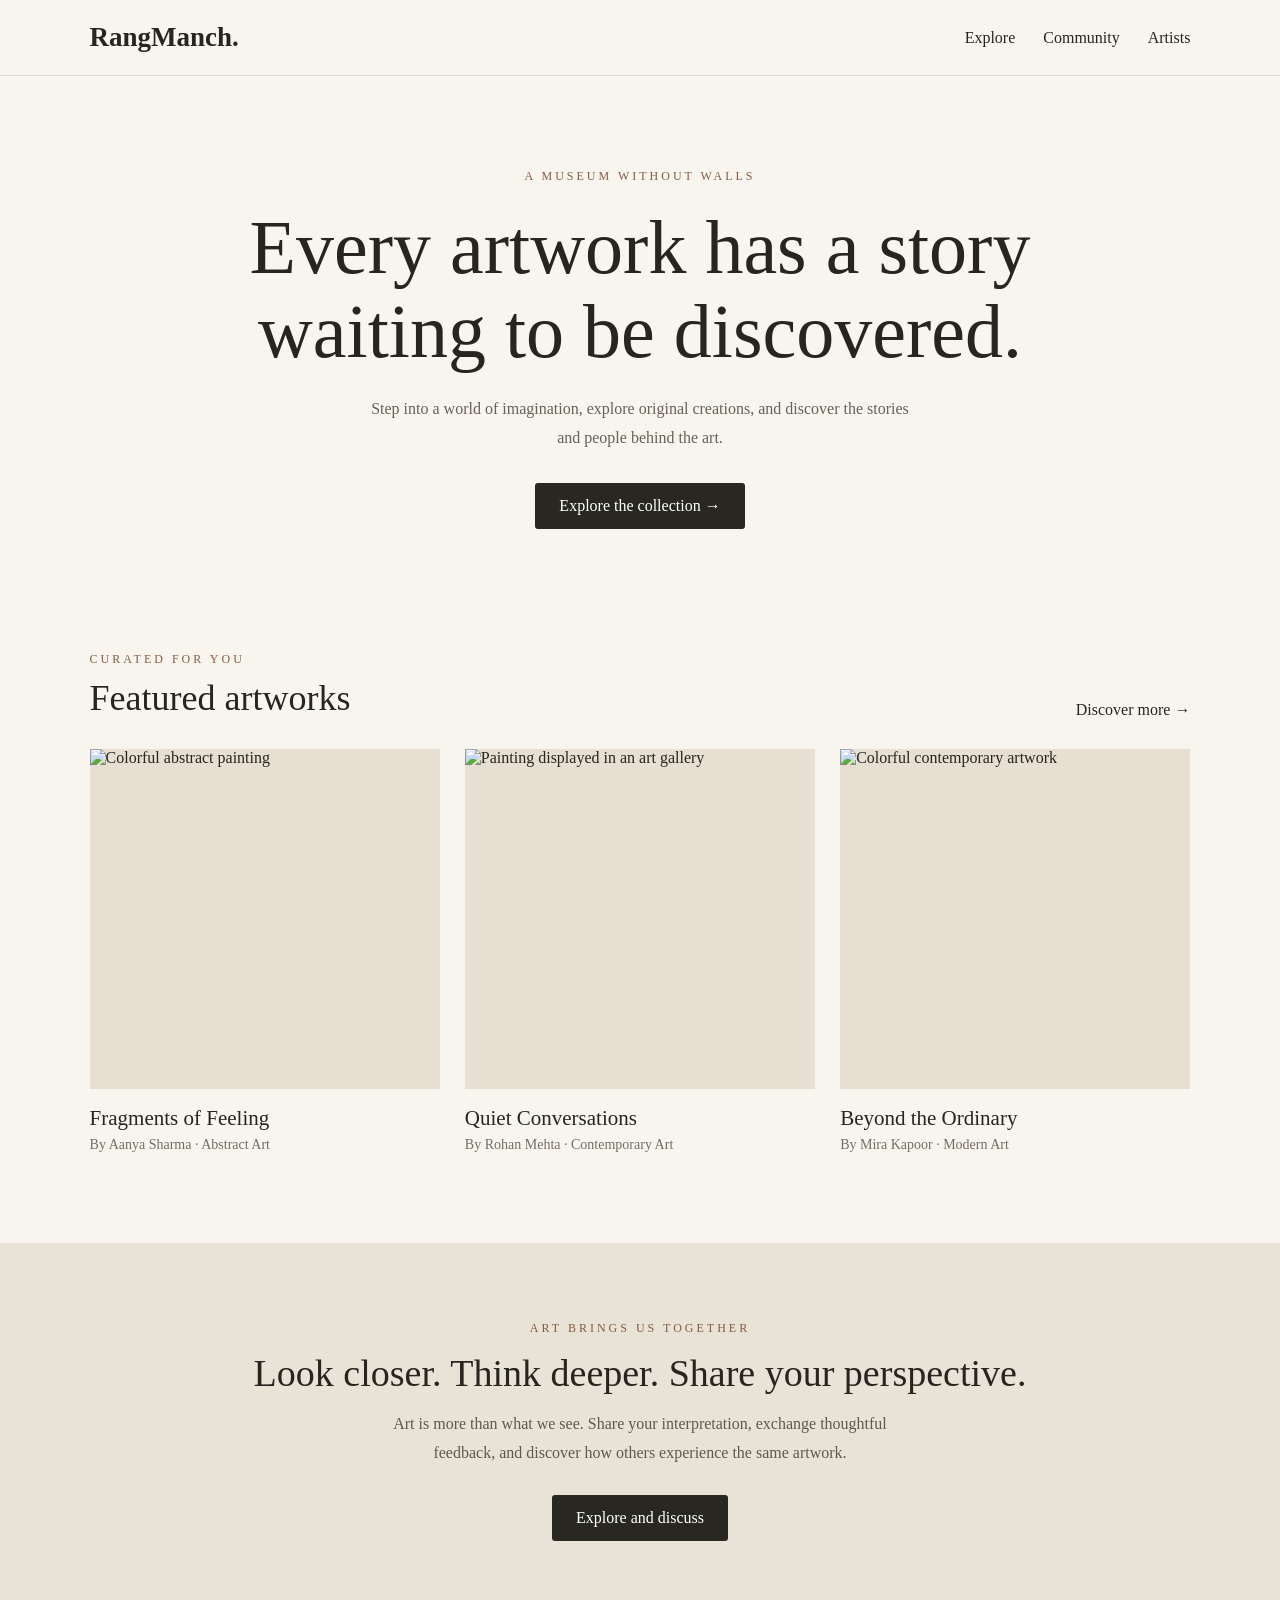
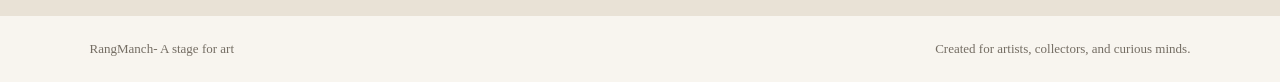
==== index.html @ e07ffa0d "Homepage for art site" ====
<!DOCTYPE html>
<html lang="en">
<head>
    <meta charset="UTF-8">
    <meta name="viewport" content="width=device-width, initial-scale=1.0">

    <title>RangManch- A stage for Art</title>

    <style>
        /* 1. Basic page styling */
        * {
            box-sizing: border-box;
        }

        body {
            margin: 0;
            font-family: Georgia, "Times New Roman", serif;
            background: #f8f5ef;
            color: #26251f;
        }

        a {
            color: inherit;
            text-decoration: none;
        }

        /* 2. Navigation bar */
        nav {
            display: flex;
            justify-content: space-between;
            align-items: center;
            padding: 22px 7%;
            border-bottom: 1px solid #ded9cf;
        }

        .logo {
            font-size: 27px;
            font-weight: bold;
        }

        .nav-links {
            display: flex;
            gap: 28px;
            align-items: center;
        }

        .nav-links a:hover {
            color: #9a4f32;
        }

        /* 3. Hero section */
        .hero {
            padding: 90px 7% 75px;
            text-align: center;
        }

        .eyebrow {
            text-transform: uppercase;
            letter-spacing: 3px;
            font-size: 12px;
            color: #865b43;
        }

        .hero h1 {
            font-size: clamp(42px, 7vw, 76px);
            font-weight: normal;
            line-height: 1.1;
            max-width: 850px;
            margin: 22px auto;
        }

        .hero p {
            max-width: 560px;
            margin: 0 auto 30px;
            line-height: 1.8;
            color: #666057;
        }

        .button {
            display: inline-block;
            background: #292820;
            color: white;
            padding: 14px 24px;
            border-radius: 3px;
        }

        .button:hover {
            background: #8b4b32;
        }

        /* 4. Featured artwork gallery */
        .gallery {
            padding: 45px 7% 90px;
            scroll-margin-top: 20px;
        }

        .section-heading {
            display: flex;
            justify-content: space-between;
            align-items: end;
            gap: 20px;
            margin-bottom: 30px;
        }

        .section-heading h2 {
            font-size: 36px;
            font-weight: normal;
            margin: 10px 0 0;
        }

        .artwork-grid {
            display: grid;
            grid-template-columns: repeat(3, minmax(0, 1fr));
            gap: 25px;
        }

        .artwork img {
            display: block;
            width: 100%;
            height: 340px;
            object-fit: cover;
            background: #e7dfd2;
        }

        .artwork h3 {
            margin: 17px 0 6px;
            font-size: 21px;
            font-weight: normal;
        }

        .artwork p {
            margin: 0;
            color: #746d63;
            font-size: 14px;
        }

        /* 5. Community section */
        .community {
            background: #e9e2d6;
            text-align: center;
            padding: 75px 7%;
            scroll-margin-top: 20px;
        }

        .community h2 {
            font-size: 38px;
            font-weight: normal;
            margin: 15px 0;
        }

        .community p {
            max-width: 550px;
            margin: 0 auto 28px;
            line-height: 1.8;
            color: #5f594f;
        }

        /* 6. Footer */
        footer {
            padding: 25px 7%;
            display: flex;
            justify-content: space-between;
            gap: 15px;
            flex-wrap: wrap;
            font-size: 13px;
            color: #746d63;
        }

        /* 7. Adapt the layout for smaller screens */
        @media (max-width: 700px) {
            nav {
                padding: 18px 5%;
                flex-wrap: wrap;
                gap: 16px;
            }

            .nav-links {
                gap: 14px;
                flex-wrap: wrap;
                font-size: 14px;
            }

            .hero {
                padding: 65px 5%;
            }

            .gallery {
                padding: 35px 5% 60px;
            }

            .artwork-grid {
                grid-template-columns: 1fr;
            }

            .artwork img {
                height: 300px;
            }

            .section-heading h2,
            .community h2 {
                font-size: 30px;
            }
        }
    </style>
</head>

<body>

    <!-- Navigation -->
    <nav>
        <a href="#" class="logo">RangManch.</a>

        <div class="nav-links">
            <a href="#gallery">Explore</a>
            <a href="#community">Community</a>
            <a href="#gallery">Artists</a>
        </div>
    </nav>

    <main>
        <!-- Hero -->
        <section class="hero">
            <span class="eyebrow">A museum without walls</span>

            <h1>Every artwork has a story waiting to be discovered.</h1>

            <p>
                Step into a world of imagination, explore original creations,
                and discover the stories and people behind the art.
            </p>

            <a href="#gallery" class="button">Explore the collection →</a>
        </section>

        <!-- Artwork collection -->
        <section class="gallery" id="gallery">
            <div class="section-heading">
                <div>
                    <span class="eyebrow">Curated for you</span>
                    <h2>Featured artworks</h2>
                </div>

                <a href="#community">Discover more →</a>
            </div>

            <div class="artwork-grid">
                <article class="artwork">
                    <img
                        src="https://images.unsplash.com/photo-1541961017774-22349e4a1262?auto=format&fit=crop&w=800&q=80"
                        alt="Colorful abstract painting"
                    >
                    <h3>Fragments of Feeling</h3>
                    <p>By Aanya Sharma · Abstract Art</p>
                </article>

                <article class="artwork">
                    <img
                        src="https://images.unsplash.com/photo-1579783902614-a3fb3927b6a5?auto=format&fit=crop&w=800&q=80"
                        alt="Painting displayed in an art gallery"
                    >
                    <h3>Quiet Conversations</h3>
                    <p>By Rohan Mehta · Contemporary Art</p>
                </article>

                <article class="artwork">
                    <img
                        src="https://images.unsplash.com/photo-1577083552431-6e5fd01aa342?auto=format&fit=crop&w=800&q=80"
                        alt="Colorful contemporary artwork"
                    >
                    <h3>Beyond the Ordinary</h3>
                    <p>By Mira Kapoor · Modern Art</p>
                </article>
            </div>
        </section>

        <!-- Community -->
        <section class="community" id="community">
            <span class="eyebrow">Art brings us together</span>

            <h2>Look closer. Think deeper. Share your perspective.</h2>

            <p>
                Art is more than what we see. Share your interpretation,
                exchange thoughtful feedback, and discover how others
                experience the same artwork.
            </p>

            <a href="#gallery" class="button">Explore and discuss</a>
        </section>
    </main>

    <!-- Footer -->
    <footer>
        <span>RangManch- A stage for art</span>
        <span>Created for artists, collectors, and curious minds.</span>
    </footer>

</body>
</html>
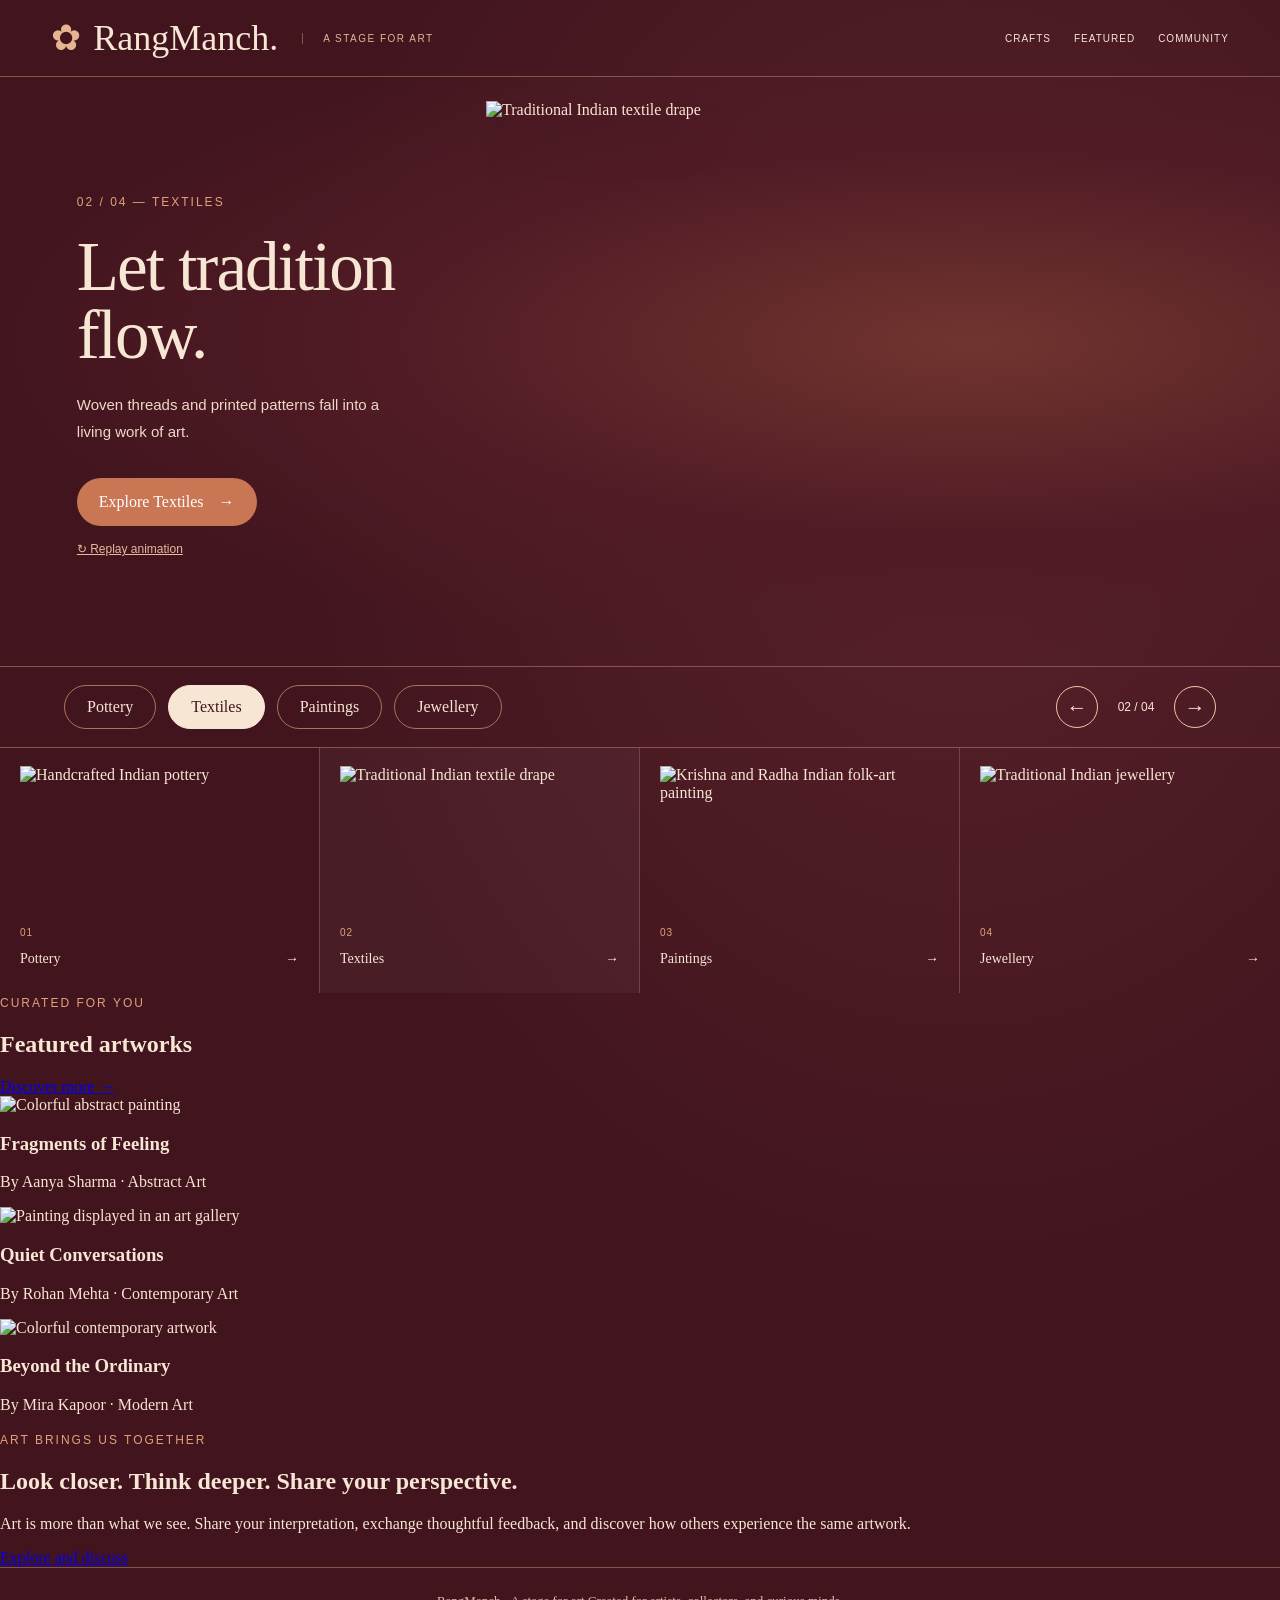
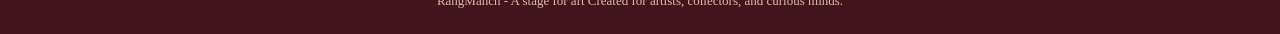
==== commit 75cd1ae0: "Revamp index.html with improved layout and styles Updated the layout and design of the index.html fi" ====
--- a/index.html
+++ b/index.html
@@ -1,300 +1,141 @@
-
 <!DOCTYPE html>
 <html lang="en">
 <head>
-    <meta charset="UTF-8">
-    <meta name="viewport" content="width=device-width, initial-scale=1.0">
-
-    <title>RangManch- A stage for Art</title>
-
-    <style>
-        /* 1. Basic page styling */
-        * {
-            box-sizing: border-box;
-        }
-
-        body {
-            margin: 0;
-            font-family: Georgia, "Times New Roman", serif;
-            background: #f8f5ef;
-            color: #26251f;
-        }
-
-        a {
-            color: inherit;
-            text-decoration: none;
-        }
-
-        /* 2. Navigation bar */
-        nav {
-            display: flex;
-            justify-content: space-between;
-            align-items: center;
-            padding: 22px 7%;
-            border-bottom: 1px solid #ded9cf;
-        }
-
-        .logo {
-            font-size: 27px;
-            font-weight: bold;
-        }
-
-        .nav-links {
-            display: flex;
-            gap: 28px;
-            align-items: center;
-        }
-
-        .nav-links a:hover {
-            color: #9a4f32;
-        }
-
-        /* 3. Hero section */
-        .hero {
-            padding: 90px 7% 75px;
-            text-align: center;
-        }
-
-        .eyebrow {
-            text-transform: uppercase;
-            letter-spacing: 3px;
-            font-size: 12px;
-            color: #865b43;
-        }
-
-        .hero h1 {
-            font-size: clamp(42px, 7vw, 76px);
-            font-weight: normal;
-            line-height: 1.1;
-            max-width: 850px;
-            margin: 22px auto;
-        }
-
-        .hero p {
-            max-width: 560px;
-            margin: 0 auto 30px;
-            line-height: 1.8;
-            color: #666057;
-        }
-
-        .button {
-            display: inline-block;
-            background: #292820;
-            color: white;
-            padding: 14px 24px;
-            border-radius: 3px;
-        }
-
-        .button:hover {
-            background: #8b4b32;
-        }
-
-        /* 4. Featured artwork gallery */
-        .gallery {
-            padding: 45px 7% 90px;
-            scroll-margin-top: 20px;
-        }
-
-        .section-heading {
-            display: flex;
-            justify-content: space-between;
-            align-items: end;
-            gap: 20px;
-            margin-bottom: 30px;
-        }
-
-        .section-heading h2 {
-            font-size: 36px;
-            font-weight: normal;
-            margin: 10px 0 0;
-        }
-
-        .artwork-grid {
-            display: grid;
-            grid-template-columns: repeat(3, minmax(0, 1fr));
-            gap: 25px;
-        }
-
-        .artwork img {
-            display: block;
-            width: 100%;
-            height: 340px;
-            object-fit: cover;
-            background: #e7dfd2;
-        }
-
-        .artwork h3 {
-            margin: 17px 0 6px;
-            font-size: 21px;
-            font-weight: normal;
-        }
-
-        .artwork p {
-            margin: 0;
-            color: #746d63;
-            font-size: 14px;
-        }
-
-        /* 5. Community section */
-        .community {
-            background: #e9e2d6;
-            text-align: center;
-            padding: 75px 7%;
-            scroll-margin-top: 20px;
-        }
-
-        .community h2 {
-            font-size: 38px;
-            font-weight: normal;
-            margin: 15px 0;
-        }
-
-        .community p {
-            max-width: 550px;
-            margin: 0 auto 28px;
-            line-height: 1.8;
-            color: #5f594f;
-        }
-
-        /* 6. Footer */
-        footer {
-            padding: 25px 7%;
-            display: flex;
-            justify-content: space-between;
-            gap: 15px;
-            flex-wrap: wrap;
-            font-size: 13px;
-            color: #746d63;
-        }
-
-        /* 7. Adapt the layout for smaller screens */
-        @media (max-width: 700px) {
-            nav {
-                padding: 18px 5%;
-                flex-wrap: wrap;
-                gap: 16px;
-            }
-
-            .nav-links {
-                gap: 14px;
-                flex-wrap: wrap;
-                font-size: 14px;
-            }
-
-            .hero {
-                padding: 65px 5%;
-            }
-
-            .gallery {
-                padding: 35px 5% 60px;
-            }
-
-            .artwork-grid {
-                grid-template-columns: 1fr;
-            }
-
-            .artwork img {
-                height: 300px;
-            }
-
-            .section-heading h2,
-            .community h2 {
-                font-size: 30px;
-            }
-        }
-    </style>
+  <meta charset="UTF-8">
+  <meta name="viewport" content="width=device-width, initial-scale=1.0">
+  <title>RangManch - A stage for Art</title>
+  <link rel="stylesheet" href="style.css">
 </head>
 
 <body>
+  <div class="hastkala">
 
-    <!-- Navigation -->
-    <nav>
-        <a href="#" class="logo">RangManch.</a>
+    <!-- Header -->
+    <header class="site-header">
+      <a href="#" class="brand"><span class="flower">✿</span> RangManch.</a>
+      <span class="tagline">A STAGE FOR ART</span>
 
-        <div class="nav-links">
-            <a href="#gallery">Explore</a>
-            <a href="#community">Community</a>
-            <a href="#gallery">Artists</a>
-        </div>
-    </nav>
+      <nav class="main-nav" aria-label="Main navigation">
+        <a href="#crafts">Crafts</a>
+        <a href="#gallery">Featured</a>
+        <a href="#community">Community</a>
+      </nav>
+    </header>
 
     <main>
-        <!-- Hero -->
-        <section class="hero">
-            <span class="eyebrow">A museum without walls</span>
+      <!-- Hero: changes with the selected craft -->
+      <section class="hero">
+        <div class="hero-copy">
+          <span class="eyebrow" id="eyebrow">02 / 04 — TEXTILES</span>
+          <h1 id="heading">Let tradition<br>flow.</h1>
+          <p class="description" id="description">
+            Woven threads and printed patterns fall into a living work of art.
+          </p>
+          <button class="explore-button" id="explore" type="button">
+            Explore Textiles <span aria-hidden="true">→</span>
+          </button>
+          <button class="replay-button" id="replay" type="button">↻ Replay animation</button>
+        </div>
 
-            <h1>Every artwork has a story waiting to be discovered.</h1>
+        <div class="artwork textile" id="artwork">
+          <img id="hero-image" src="images/textiles.jpg" alt="Traditional Indian textile drape">
+        </div>
+      </section>
 
-            <p>
-                Step into a world of imagination, explore original creations,
-                and discover the stories and people behind the art.
-            </p>
+      <!-- Category selector -->
+      <div class="craft-navigation">
+        <div class="craft-tabs">
+          <button class="craft-tab" data-index="0" aria-pressed="false" type="button">Pottery</button>
+          <button class="craft-tab active" data-index="1" aria-pressed="true" type="button">Textiles</button>
+          <button class="craft-tab" data-index="2" aria-pressed="false" type="button">Paintings</button>
+          <button class="craft-tab" data-index="3" aria-pressed="false" type="button">Jewellery</button>
+        </div>
 
-            <a href="#gallery" class="button">Explore the collection →</a>
-        </section>
+        <div class="slide-controls">
+          <button class="arrow" id="previous" type="button" aria-label="Previous craft">←</button>
+          <span id="slide-count">02 / 04</span>
+          <button class="arrow" id="next" type="button" aria-label="Next craft">→</button>
+        </div>
+      </div>
 
-        <!-- Artwork collection -->
-        <section class="gallery" id="gallery">
-            <div class="section-heading">
-                <div>
-                    <span class="eyebrow">Curated for you</span>
-                    <h2>Featured artworks</h2>
-                </div>
+      <!-- Craft gallery -->
+      <section class="craft-gallery" id="crafts">
+        <button class="gallery-card" data-index="0" aria-pressed="false" type="button">
+          <div class="thumbnail"><img src="images/pottery.jpg" alt="Handcrafted Indian pottery"></div>
+          <p>01</p>
+          <div class="gallery-caption"><span>Pottery</span><span aria-hidden="true">→</span></div>
+        </button>
 
-                <a href="#community">Discover more →</a>
-            </div>
+        <button class="gallery-card active" data-index="1" aria-pressed="true" type="button">
+          <div class="thumbnail"><img src="images/textiles.jpg" alt="Traditional Indian textile drape"></div>
+          <p>02</p>
+          <div class="gallery-caption"><span>Textiles</span><span aria-hidden="true">→</span></div>
+        </button>
 
-            <div class="artwork-grid">
-                <article class="artwork">
-                    <img
-                        src="https://images.unsplash.com/photo-1541961017774-22349e4a1262?auto=format&fit=crop&w=800&q=80"
-                        alt="Colorful abstract painting"
-                    >
-                    <h3>Fragments of Feeling</h3>
-                    <p>By Aanya Sharma · Abstract Art</p>
-                </article>
+        <button class="gallery-card" data-index="2" aria-pressed="false" type="button">
+          <div class="thumbnail"><img src="images/krishna-radha-folk-art.jpg" alt="Krishna and Radha Indian folk-art painting"></div>
+          <p>03</p>
+          <div class="gallery-caption"><span>Paintings</span><span aria-hidden="true">→</span></div>
+        </button>
 
-                <article class="artwork">
-                    <img
-                        src="https://images.unsplash.com/photo-1579783902614-a3fb3927b6a5?auto=format&fit=crop&w=800&q=80"
-                        alt="Painting displayed in an art gallery"
-                    >
-                    <h3>Quiet Conversations</h3>
-                    <p>By Rohan Mehta · Contemporary Art</p>
-                </article>
+        <button class="gallery-card" data-index="3" aria-pressed="false" type="button">
+          <div class="thumbnail"><img src="images/jewellery.jpg" alt="Traditional Indian jewellery"></div>
+          <p>04</p>
+          <div class="gallery-caption"><span>Jewellery</span><span aria-hidden="true">→</span></div>
+        </button>
+      </section>
 
-                <article class="artwork">
-                    <img
-                        src="https://images.unsplash.com/photo-1577083552431-6e5fd01aa342?auto=format&fit=crop&w=800&q=80"
-                        alt="Colorful contemporary artwork"
-                    >
-                    <h3>Beyond the Ordinary</h3>
-                    <p>By Mira Kapoor · Modern Art</p>
-                </article>
-            </div>
-        </section>
+      <!-- Featured artworks -->
+      <section class="featured" id="gallery">
+        <div class="section-heading">
+          <div>
+            <span class="eyebrow">CURATED FOR YOU</span>
+            <h2>Featured artworks</h2>
+          </div>
+          <a href="#community">Discover more →</a>
+        </div>
 
-        <!-- Community -->
-        <section class="community" id="community">
-            <span class="eyebrow">Art brings us together</span>
+        <div class="piece-grid">
+          <article class="piece">
+            <img src="https://images.unsplash.com/photo-1541961017774-22349e4a1262?auto=format&fit=crop&w=800&q=80" alt="Colorful abstract painting">
+            <h3>Fragments of Feeling</h3>
+            <p>By Aanya Sharma · Abstract Art</p>
+          </article>
 
-            <h2>Look closer. Think deeper. Share your perspective.</h2>
+          <article class="piece">
+            <img src="https://images.unsplash.com/photo-1579783902614-a3fb3927b6a5?auto=format&fit=crop&w=800&q=80" alt="Painting displayed in an art gallery">
+            <h3>Quiet Conversations</h3>
+            <p>By Rohan Mehta · Contemporary Art</p>
+          </article>
 
-            <p>
-                Art is more than what we see. Share your interpretation,
-                exchange thoughtful feedback, and discover how others
-                experience the same artwork.
-            </p>
+          <article class="piece">
+            <img src="https://images.unsplash.com/photo-1577083552431-6e5fd01aa342?auto=format&fit=crop&w=800&q=80" alt="Colorful contemporary artwork">
+            <h3>Beyond the Ordinary</h3>
+            <p>By Mira Kapoor · Modern Art</p>
+          </article>
+        </div>
+      </section>
 
-            <a href="#gallery" class="button">Explore and discuss</a>
-        </section>
+      <!-- Community -->
+      <section class="community" id="community">
+        <span class="eyebrow">ART BRINGS US TOGETHER</span>
+        <h2>Look closer. Think deeper. Share your perspective.</h2>
+        <p>
+          Art is more than what we see. Share your interpretation,
+          exchange thoughtful feedback, and discover how others
+          experience the same artwork.
+        </p>
+        <a href="#gallery" class="cta-button">Explore and discuss</a>
+      </section>
     </main>
 
-    <!-- Footer -->
     <footer>
-        <span>RangManch- A stage for art</span>
-        <span>Created for artists, collectors, and curious minds.</span>
+      <span>RangManch - A stage for art</span>
+      <span>Created for artists, collectors, and curious minds.</span>
     </footer>
+  </div>
 
+  <script src="body.js"></script>
 </body>
 </html>
+
--- a/style.css
+++ b/style.css
@@ -0,0 +1,594 @@
+
+:root {
+  --maroon: #42151e;
+  --maroon-dark: #310d15;
+  --cream: #f7e6d4;
+  --copper: #c97654;
+  --border: #885349;
+}
+
+* {
+  box-sizing: border-box;
+}
+
+html {
+  scroll-behavior: smooth;
+}
+
+body {
+  margin: 0;
+  background: var(--maroon);
+  color: var(--cream);
+  font-family: Georgia, "Times New Roman", serif;
+}
+
+button,
+a {
+  -webkit-tap-highlight-color: transparent;
+}
+
+button {
+  font: inherit;
+  cursor: pointer;
+}
+
+button:focus-visible,
+a:focus-visible {
+  outline: 2px solid #f5c9a8;
+  outline-offset: 4px;
+}
+
+.hastkala {
+  min-height: 100vh;
+  overflow: hidden;
+  background:
+    radial-gradient(ellipse at 75% 28%, #58212a 0%, transparent 50%),
+    var(--maroon);
+}
+
+/* HEADER */
+
+.site-header {
+  display: flex;
+  align-items: center;
+  gap: 24px;
+  padding: 17px 4%;
+  border-bottom: 1px solid var(--border);
+}
+
+.brand {
+  display: flex;
+  align-items: center;
+  gap: 12px;
+  color: var(--cream);
+  text-decoration: none;
+  font-size: clamp(25px, 3vw, 36px);
+  white-space: nowrap;
+}
+
+.flower {
+  color: #e5b493;
+}
+
+.tagline {
+  padding-left: 20px;
+  border-left: 1px solid var(--border);
+  color: #e5b493;
+  font: 10px Arial, sans-serif;
+  letter-spacing: 1.5px;
+}
+
+.main-nav {
+  display: flex;
+  gap: 23px;
+  margin-left: auto;
+}
+
+.main-nav a {
+  color: var(--cream);
+  font: 10px Arial, sans-serif;
+  text-decoration: none;
+  text-transform: uppercase;
+  letter-spacing: 1px;
+}
+
+.main-nav a:hover {
+  color: #e5a17c;
+}
+
+/* HERO SECTION */
+
+.hero {
+  position: relative;
+  isolation: isolate;
+  display: flex;
+  align-items: center;
+  min-height: min(590px, 66vw);
+  overflow: hidden;
+  border-bottom: 1px solid var(--border);
+  background:
+    radial-gradient(
+      ellipse at 76% 45%,
+      #71352f 0%,
+      #501b25 43%,
+      transparent 72%
+    );
+}
+
+.hero-copy {
+  position: relative;
+  z-index: 2;
+  width: 45%;
+  padding: 60px 0 55px 6%;
+  animation: copy-in 0.45s ease both;
+}
+
+@keyframes copy-in {
+  from {
+    opacity: 0;
+    transform: translateY(12px);
+  }
+
+  to {
+    opacity: 1;
+    transform: translateY(0);
+  }
+}
+
+.eyebrow {
+  color: #e2a17c;
+  font: 12px Arial, sans-serif;
+  letter-spacing: 2px;
+}
+
+.hero h1 {
+  margin: 23px 0;
+  font-size: clamp(42px, 5.4vw, 78px);
+  line-height: 0.98;
+  letter-spacing: -2px;
+  font-weight: normal;
+}
+
+.description {
+  max-width: 330px;
+  color: #f0d8c8;
+  font: 15px/1.8 Arial, sans-serif;
+}
+
+.explore-button {
+  display: inline-flex;
+  align-items: center;
+  gap: 15px;
+  margin-top: 18px;
+  padding: 15px 22px;
+  border: 0;
+  border-radius: 30px;
+  background: var(--copper);
+  color: white;
+  transition: background 0.2s, transform 0.2s;
+}
+
+.explore-button:hover {
+  background: #db8b68;
+  transform: translateY(-2px);
+}
+
+.replay-button {
+  display: block;
+  margin-top: 16px;
+  padding: 0;
+  border: 0;
+  background: transparent;
+  color: #e8b99c;
+  font: 12px Arial, sans-serif;
+  text-decoration: underline;
+}
+
+/* ARTWORK */
+
+.artwork {
+  position: absolute;
+  z-index: 1;
+  top: 4%;
+  right: 3%;
+  display: flex;
+  align-items: center;
+  justify-content: center;
+  width: 59%;
+  height: 92%;
+}
+
+.artwork img {
+  display: block;
+  width: 100%;
+  height: 100%;
+  object-fit: contain;
+  filter: drop-shadow(0 20px 24px #18070a55);
+}
+
+/* TEXTILE: FALLING DRAPE */
+
+.artwork.textile {
+  overflow: hidden;
+  perspective: 1000px;
+}
+
+.artwork.textile img {
+  transform-origin: top center;
+  animation: drape-fall 1.9s cubic-bezier(.2, .75, .25, 1) both;
+}
+
+@keyframes drape-fall {
+  0% {
+    clip-path: inset(0 0 100% 0);
+    transform: translateY(-18%) scaleY(.82);
+    opacity: 0;
+  }
+
+  38% {
+    clip-path: inset(0 0 53% 0);
+    transform: translateY(-5%) scaleY(1.04);
+    opacity: 1;
+  }
+
+  68% {
+    clip-path: inset(0 0 12% 0);
+    transform: translateY(2%) scaleY(.98);
+  }
+
+  84% {
+    clip-path: inset(0);
+    transform: translateY(-1%) scaleY(1.01);
+  }
+
+  100% {
+    clip-path: inset(0);
+    transform: translateY(0) scaleY(1);
+    opacity: 1;
+  }
+}
+
+/* PAINTING: BRUSHSTROKE REVEAL */
+
+.artwork.painting {
+  overflow: hidden;
+}
+
+.artwork.painting img {
+  clip-path: inset(0 100% 0 0);
+  animation: brush-reveal 1.5s ease-out both;
+}
+
+@keyframes brush-reveal {
+  0% {
+    clip-path: inset(0 100% 0 0);
+    transform: translateX(-4%);
+    opacity: 0.6;
+  }
+
+  100% {
+    clip-path: inset(0);
+    transform: translateX(0);
+    opacity: 1;
+  }
+}
+
+/* POTTERY: GENTLE ENTRANCE */
+
+.artwork.pottery img {
+  animation: pottery-in .9s ease both;
+}
+
+@keyframes pottery-in {
+  from {
+    opacity: 0;
+    transform: translateY(28px) scale(.86);
+  }
+
+  to {
+    opacity: 1;
+    transform: translateY(0) scale(1);
+  }
+}
+
+/* JEWELLERY: SCALE AND ROTATE */
+
+.artwork.jewellery img {
+  animation: jewellery-in 1s ease both;
+  transform-origin: center;
+}
+
+@keyframes jewellery-in {
+  0% {
+    opacity: 0;
+    transform: scale(.7) rotate(-10deg);
+  }
+
+  75% {
+    opacity: 1;
+    transform: scale(1.04) rotate(3deg);
+  }
+
+  100% {
+    opacity: 1;
+    transform: scale(1) rotate(0);
+  }
+}
+
+/* CATEGORY SELECTOR */
+
+.craft-navigation {
+  display: flex;
+  align-items: center;
+  justify-content: space-between;
+  gap: 18px;
+  padding: 18px 5%;
+  border-bottom: 1px solid var(--border);
+}
+
+.craft-tabs {
+  display: flex;
+  flex-wrap: wrap;
+  gap: 12px;
+}
+
+.craft-tab {
+  padding: 12px 22px;
+  border: 1px solid #ad715b;
+  border-radius: 26px;
+  background: transparent;
+  color: var(--cream);
+  transition: background .2s, color .2s;
+}
+
+.craft-tab:hover {
+  background: #ffffff12;
+}
+
+.craft-tab.active {
+  border-color: var(--cream);
+  background: var(--cream);
+  color: var(--maroon);
+}
+
+.slide-controls {
+  display: flex;
+  align-items: center;
+  gap: 14px;
+}
+
+.arrow {
+  width: 42px;
+  height: 42px;
+  border: 1px solid #e7c7a8;
+  border-radius: 50%;
+  background: transparent;
+  color: var(--cream);
+  font-size: 21px;
+  transition: background .2s, color .2s;
+}
+
+.arrow:hover {
+  background: var(--cream);
+  color: var(--maroon);
+}
+
+#slide-count {
+  min-width: 48px;
+  text-align: center;
+  font: 12px Arial, sans-serif;
+}
+
+/* CRAFT GALLERY */
+
+.craft-gallery {
+  display: grid;
+  grid-template-columns: repeat(4, minmax(0, 1fr));
+}
+
+.gallery-card {
+  min-width: 0;
+  padding: 18px 20px 24px;
+  border: 0;
+  border-right: 1px solid #74404a;
+  background: transparent;
+  color: var(--cream);
+  text-align: left;
+  transition: background .2s;
+}
+
+.gallery-card:last-child {
+  border-right: 0;
+}
+
+.gallery-card:hover,
+.gallery-card.active {
+  background: #ffffff09;
+}
+
+.thumbnail {
+  display: flex;
+  align-items: center;
+  justify-content: center;
+  height: 145px;
+  overflow: hidden;
+}
+
+.thumbnail img {
+  width: 100%;
+  height: 100%;
+  object-fit: contain;
+}
+
+.gallery-card p {
+  margin: 16px 0 10px;
+  color: #e0a17e;
+  font: 10px Arial, sans-serif;
+  letter-spacing: 1px;
+}
+
+.gallery-caption {
+  display: flex;
+  align-items: center;
+  justify-content: space-between;
+  gap: 8px;
+  font-size: 14px;
+  line-height: 1.5;
+}
+
+/* ABOUT SECTION AND FOOTER */
+
+.extra-section {
+  padding: 65px 6%;
+  border-top: 1px solid var(--border);
+  text-align: center;
+}
+
+.extra-section h2 {
+  margin: 18px 0;
+  font-size: clamp(28px, 4vw, 46px);
+  font-weight: normal;
+}
+
+.extra-section > p:last-child {
+  max-width: 550px;
+  margin: 0 auto;
+  color: #f0d8c8;
+  font: 14px/1.8 Arial, sans-serif;
+}
+
+footer {
+  padding: 25px 5%;
+  border-top: 1px solid var(--border);
+  color: #dfbda7;
+  text-align: center;
+  font-size: 13px;
+}
+
+/* RESPONSIVE DESIGN */
+
+@media (max-width: 760px) {
+  .site-header {
+    flex-wrap: wrap;
+    gap: 12px;
+    padding: 15px 5%;
+  }
+
+  .tagline {
+    margin-left: auto;
+    padding-left: 10px;
+    font-size: 8px;
+  }
+
+  .main-nav {
+    width: 100%;
+    justify-content: space-between;
+    gap: 8px;
+    margin-top: 5px;
+  }
+
+  .main-nav a {
+    font-size: 9px;
+  }
+
+  .hero {
+    min-height: 440px;
+    align-items: flex-start;
+  }
+
+  .hero-copy {
+    width: 55%;
+    padding: 42px 0 35px 5%;
+  }
+
+  .hero h1 {
+    font-size: clamp(36px, 8vw, 54px);
+    letter-spacing: -1px;
+  }
+
+  .description {
+    font-size: 12px;
+  }
+
+  .artwork {
+    top: 8%;
+    right: -5%;
+    width: 60%;
+    height: 84%;
+  }
+
+  .craft-navigation {
+    flex-direction: column;
+    align-items: stretch;
+    padding: 14px 4%;
+  }
+
+  .craft-tabs {
+    gap: 7px;
+  }
+
+  .craft-tab {
+    padding: 9px 13px;
+    font-size: 12px;
+  }
+
+  .slide-controls {
+    justify-content: flex-end;
+  }
+
+  .craft-gallery {
+    grid-template-columns: repeat(2, minmax(0, 1fr));
+  }
+
+  .gallery-card {
+    padding: 12px;
+    border-bottom: 1px solid #74404a;
+  }
+
+  .thumbnail {
+    height: 110px;
+  }
+}
+
+@media (max-width: 400px) {
+  .hero {
+    min-height: 400px;
+  }
+
+  .hero-copy {
+    width: 59%;
+  }
+
+  .hero h1 {
+    font-size: 34px;
+  }
+
+  .artwork {
+    width: 56%;
+    right: -7%;
+  }
+
+  .craft-tab {
+    padding: 8px 10px;
+    font-size: 11px;
+  }
+
+  .thumbnail {
+    height: 90px;
+  }
+}
+
+@media (prefers-reduced-motion: reduce) {
+  *,
+  *::before,
+  *::after {
+    animation-duration: .01ms !important;
+    animation-iteration-count: 1 !important;
+    scroll-behavior: auto !important;
+  }
+
+  .artwork.textile img,
+  .artwork.painting img {
+    clip-path: none;
+  }
+}
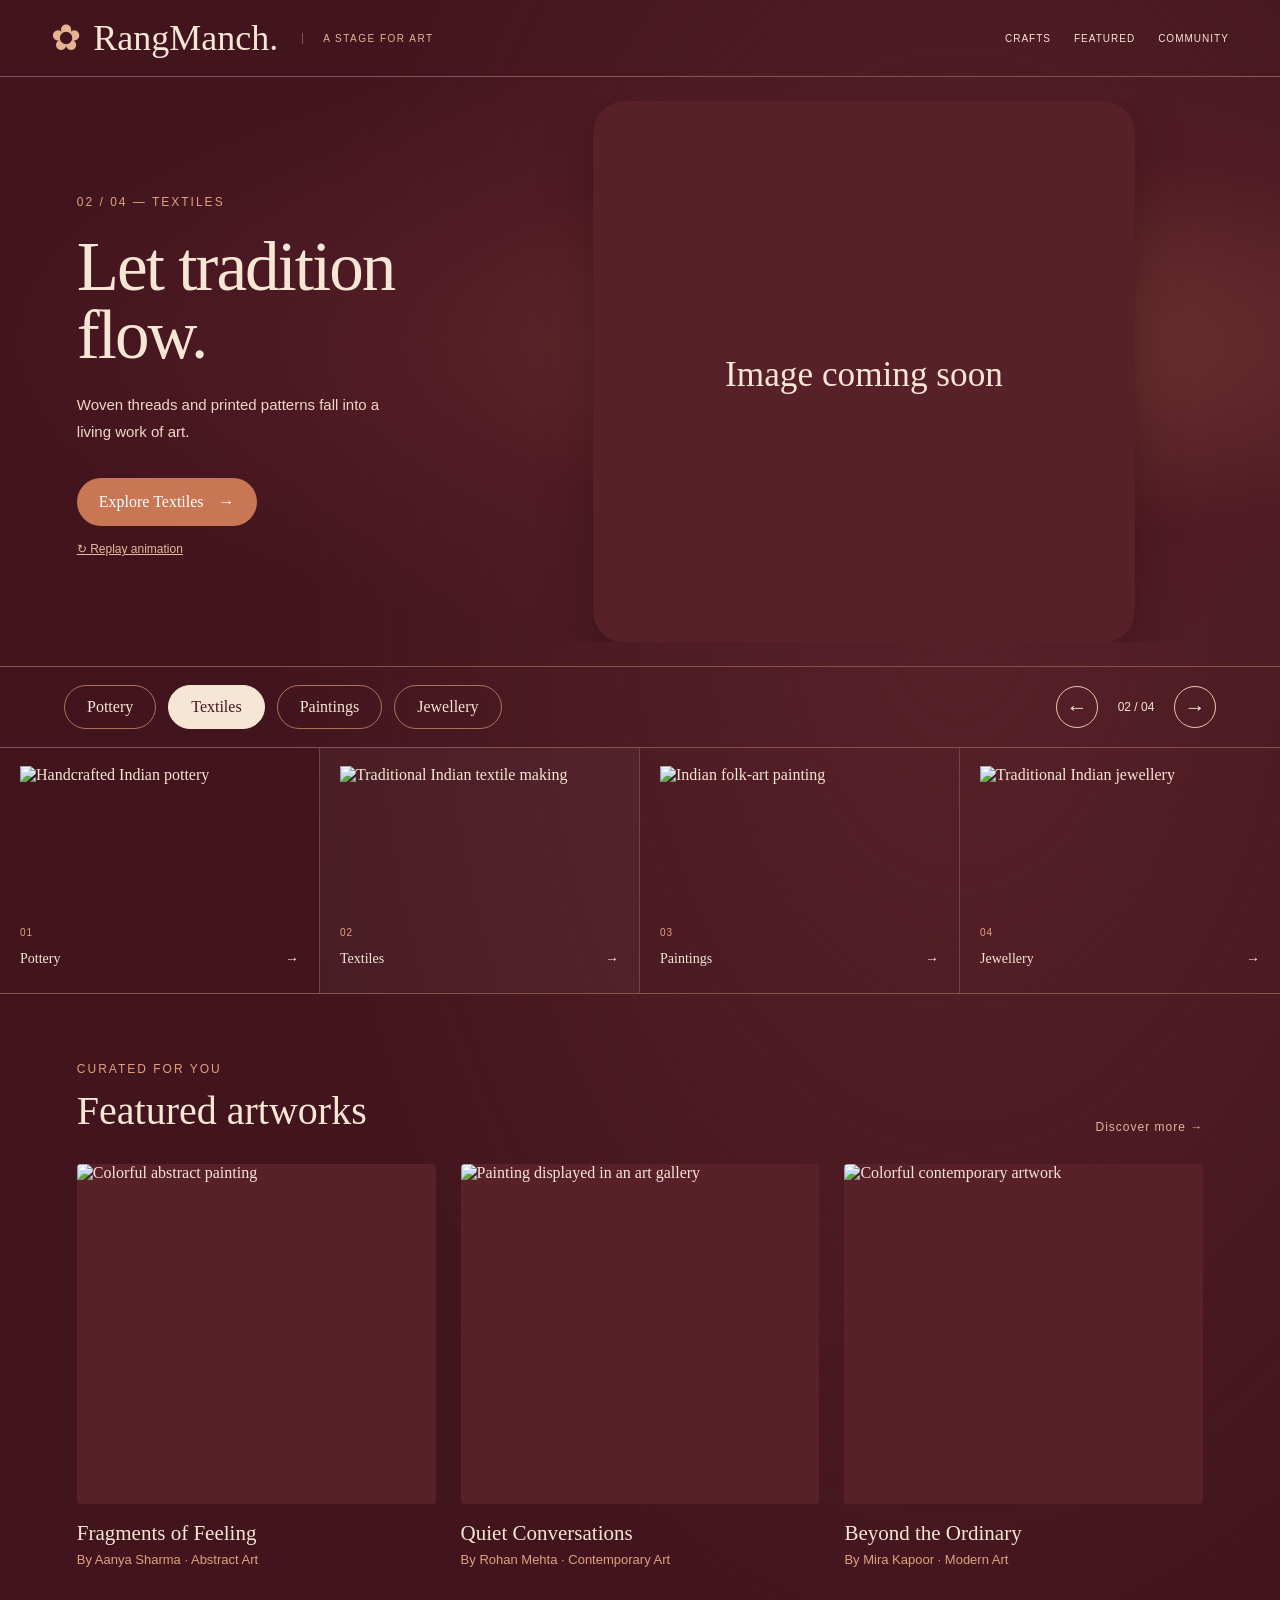
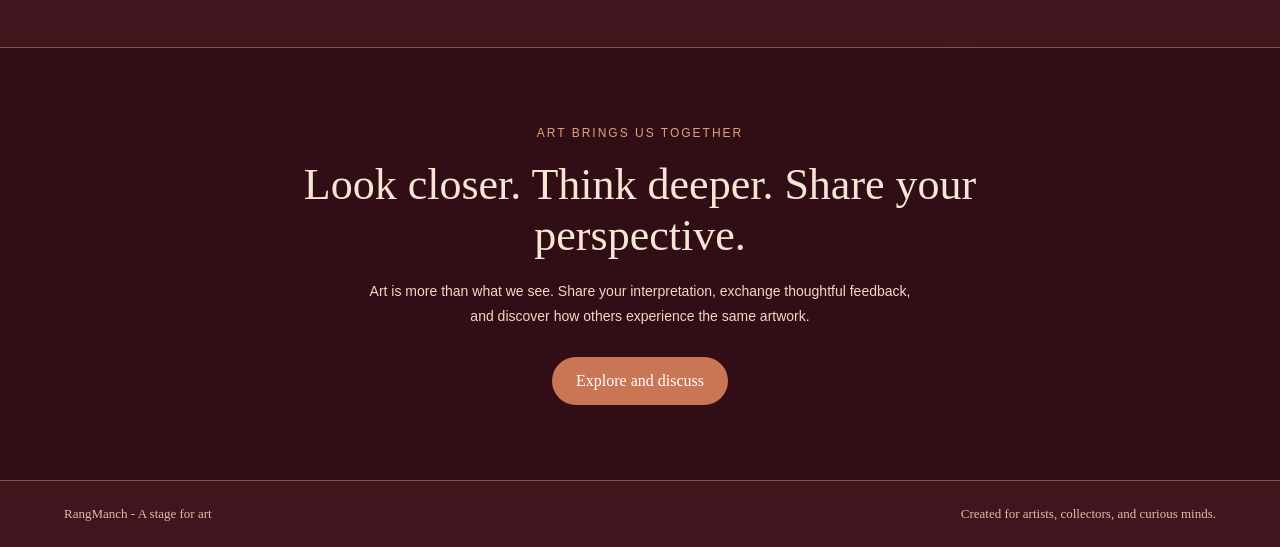
==== commit 98b4ddf4: "Fix HTML formatting issues in index.html" ====
--- a/index.html
+++ b/index.html
@@ -61,25 +61,25 @@
       <!-- Craft gallery -->
       <section class="craft-gallery" id="crafts">
         <button class="gallery-card" data-index="0" aria-pressed="false" type="button">
-          <div class="thumbnail"><img src="images/pottery.jpg" alt="Handcrafted Indian pottery"></div>
+          <div class="thumbnail"><img src="images/pottery.png" alt="Handcrafted Indian pottery"></div>
           <p>01</p>
           <div class="gallery-caption"><span>Pottery</span><span aria-hidden="true">→</span></div>
         </button>
 
         <button class="gallery-card active" data-index="1" aria-pressed="true" type="button">
-          <div class="thumbnail"><img src="images/textiles.jpg" alt="Traditional Indian textile drape"></div>
+          <div class="thumbnail"><img src="images/blockprint.png" alt="Traditional Indian textile making"></div>
           <p>02</p>
           <div class="gallery-caption"><span>Textiles</span><span aria-hidden="true">→</span></div>
         </button>
 
         <button class="gallery-card" data-index="2" aria-pressed="false" type="button">
-          <div class="thumbnail"><img src="images/krishna-radha-folk-art.jpg" alt="Krishna and Radha Indian folk-art painting"></div>
+          <div class="thumbnail"><img src="images/painting.png" alt="Indian folk-art painting"></div>
           <p>03</p>
           <div class="gallery-caption"><span>Paintings</span><span aria-hidden="true">→</span></div>
         </button>
 
         <button class="gallery-card" data-index="3" aria-pressed="false" type="button">
-          <div class="thumbnail"><img src="images/jewellery.jpg" alt="Traditional Indian jewellery"></div>
+          <div class="thumbnail"><img src="images/jewellery.png" alt="Traditional Indian jewellery"></div>
           <p>04</p>
           <div class="gallery-caption"><span>Jewellery</span><span aria-hidden="true">→</span></div>
         </button>
--- a/style.css
+++ b/style.css
@@ -1,4 +1,3 @@
-
 :root {
   --maroon: #42151e;
   --maroon-dark: #310d15;
@@ -592,3 +591,124 @@
     clip-path: none;
   }
 }
+
+/* FEATURED ARTWORKS (from the RangManch page) */
+
+.featured {
+  padding: 65px 6% 80px;
+  border-top: 1px solid var(--border);
+  scroll-margin-top: 20px;
+}
+
+.section-heading {
+  display: flex;
+  justify-content: space-between;
+  align-items: flex-end;
+  gap: 20px;
+  margin-bottom: 30px;
+}
+
+.section-heading h2 {
+  margin: 10px 0 0;
+  font-size: clamp(28px, 4vw, 40px);
+  font-weight: normal;
+}
+
+.section-heading a {
+  color: #e5b493;
+  text-decoration: none;
+  font: 12px Arial, sans-serif;
+  letter-spacing: 1px;
+}
+
+.section-heading a:hover {
+  color: #e5a17c;
+}
+
+.piece-grid {
+  display: grid;
+  grid-template-columns: repeat(3, minmax(0, 1fr));
+  gap: 25px;
+}
+
+.piece img {
+  display: block;
+  width: 100%;
+  height: 340px;
+  object-fit: cover;
+  border-radius: 4px;
+  background: #58212a;
+}
+
+.piece h3 {
+  margin: 17px 0 6px;
+  font-size: 21px;
+  font-weight: normal;
+}
+
+.piece p {
+  margin: 0;
+  color: #e0a17e;
+  font: 13px Arial, sans-serif;
+}
+
+/* COMMUNITY */
+
+.community {
+  padding: 75px 6%;
+  border-top: 1px solid var(--border);
+  background: var(--maroon-dark);
+  text-align: center;
+  scroll-margin-top: 20px;
+}
+
+.community h2 {
+  max-width: 750px;
+  margin: 18px auto;
+  font-size: clamp(28px, 4vw, 44px);
+  font-weight: normal;
+}
+
+.community p {
+  max-width: 550px;
+  margin: 0 auto 28px;
+  color: #f0d8c8;
+  font: 14px/1.8 Arial, sans-serif;
+}
+
+.cta-button {
+  display: inline-block;
+  padding: 15px 24px;
+  border-radius: 30px;
+  background: var(--copper);
+  color: white;
+  text-decoration: none;
+  transition: background .2s, transform .2s;
+}
+
+.cta-button:hover {
+  background: #db8b68;
+  transform: translateY(-2px);
+}
+
+footer {
+  display: flex;
+  flex-wrap: wrap;
+  justify-content: space-between;
+  gap: 15px;
+}
+
+@media (max-width: 760px) {
+  .piece-grid {
+    grid-template-columns: 1fr;
+  }
+
+  .piece img {
+    height: 300px;
+  }
+
+  .section-heading {
+    flex-direction: column;
+    align-items: flex-start;
+  }
+}
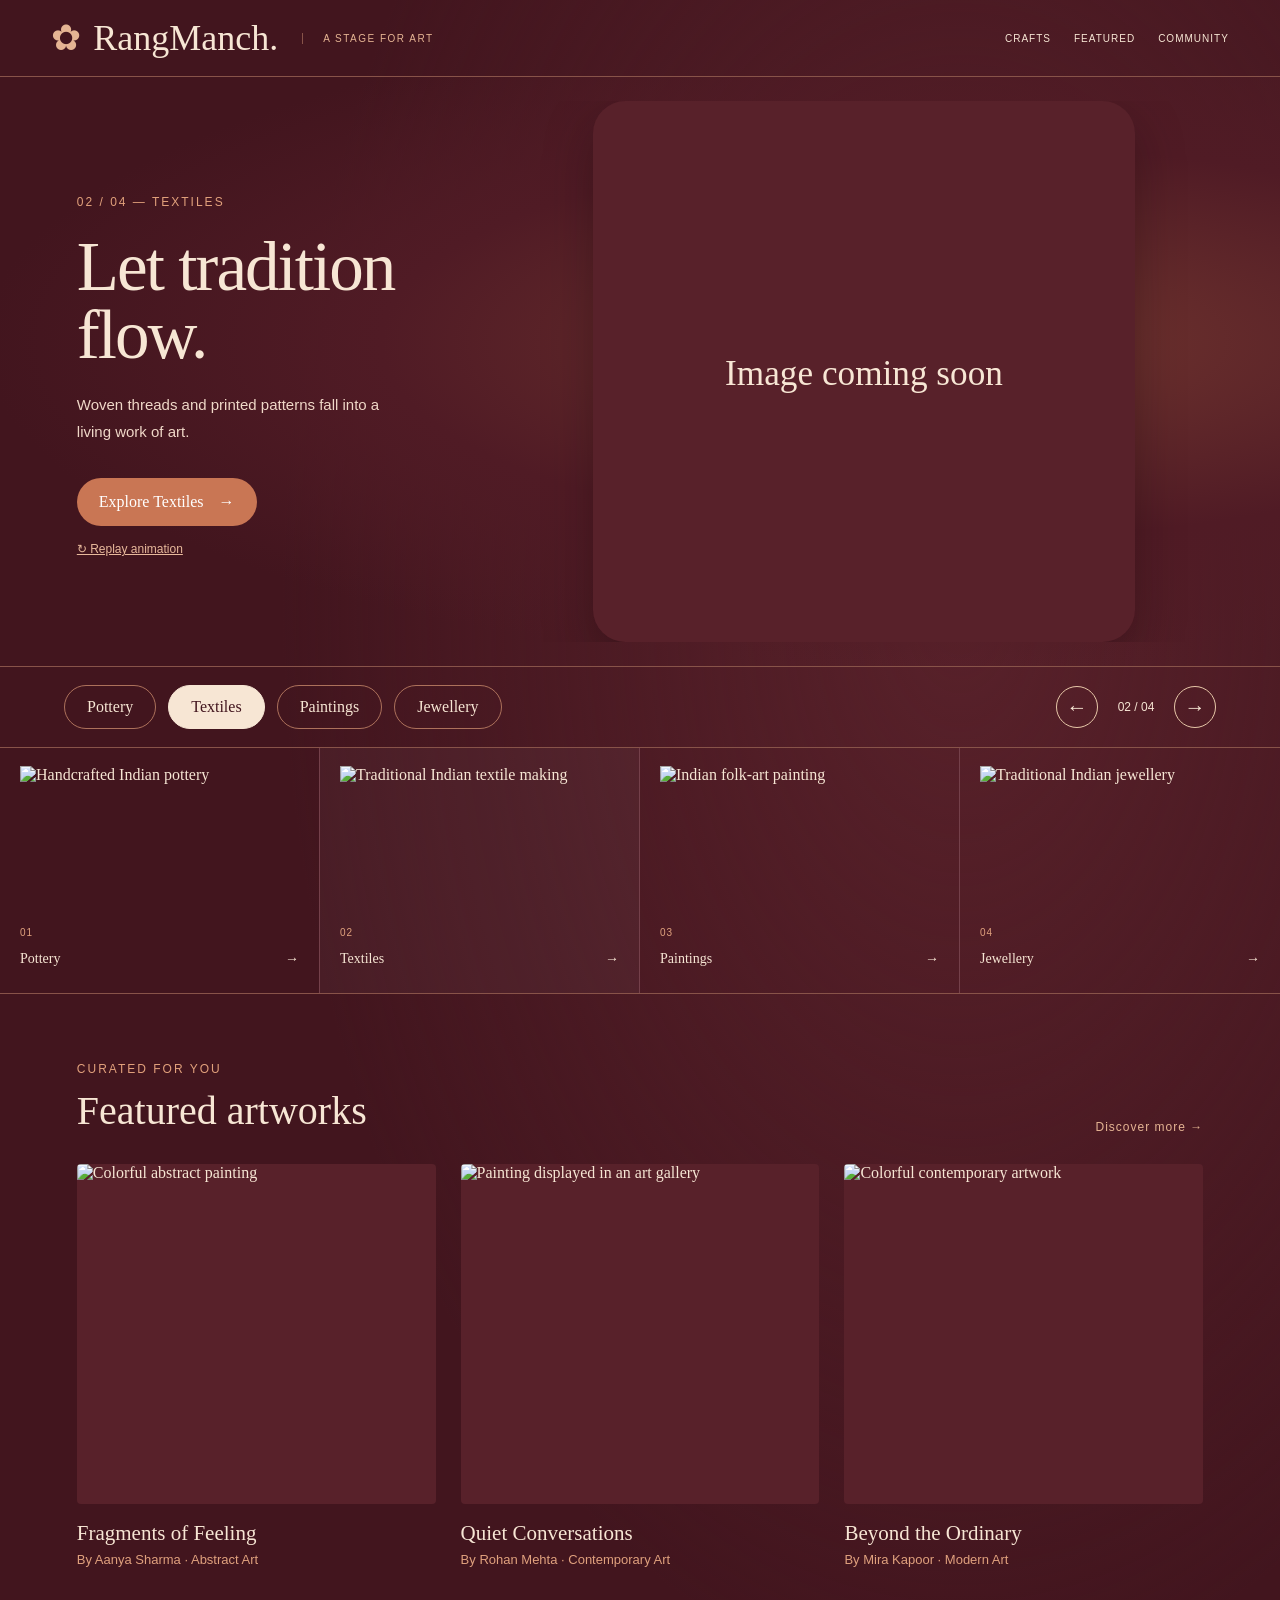
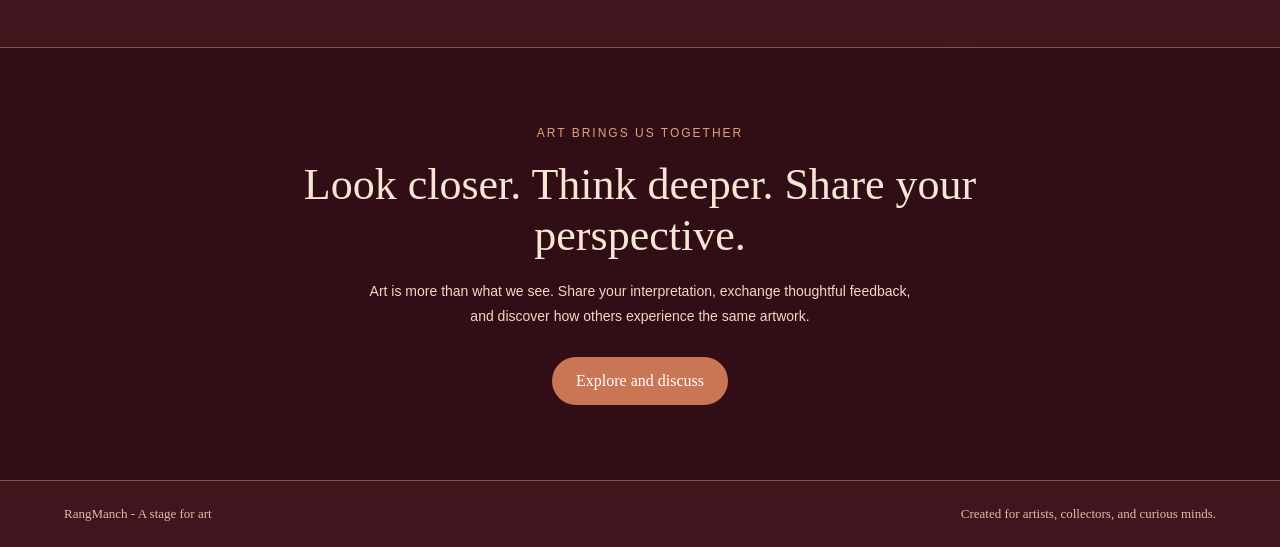
==== commit b4dcafa6: "Fix hero image source in index.html Updated hero image source for textiles section." ====
--- a/index.html
+++ b/index.html
@@ -38,7 +38,7 @@
         </div>
 
         <div class="artwork textile" id="artwork">
-          <img id="hero-image" src="images/textiles.jpg" alt="Traditional Indian textile drape">
+          <img id="hero-image" src="images/blockprint.png" alt="Traditional Indian textile making">
         </div>
       </section>
 
@@ -67,7 +67,7 @@
         </button>
 
         <button class="gallery-card active" data-index="1" aria-pressed="true" type="button">
-          <div class="thumbnail"><img src="images/blockprint.png" alt="Traditional Indian textile making"></div>
+          <div class="thumbnail"><img src="images/blockpainting.png" alt="Traditional Indian textile making"></div>
           <p>02</p>
           <div class="gallery-caption"><span>Textiles</span><span aria-hidden="true">→</span></div>
         </button>
@@ -138,4 +138,3 @@
   <script src="body.js"></script>
 </body>
 </html>
-
--- a/style.css
+++ b/style.css
@@ -205,46 +205,56 @@
   filter: drop-shadow(0 20px 24px #18070a55);
 }
 
-/* TEXTILE: FALLING DRAPE */
+/* TEXTILE: DIAGONAL BRUSH STROKES PAINTED ONTO THE PAGE */
+
+/* --front: how far the paint has travelled across the picture */
+@property --front {
+  syntax: "<percentage>";
+  inherits: false;
+  initial-value: 0%;
+}
+
+/* --thick: how thick each diagonal stroke is (70px = no gaps left) */
+@property --thick {
+  syntax: "<length>";
+  inherits: false;
+  initial-value: 40px;
+}
 
 .artwork.textile {
   overflow: hidden;
-  perspective: 1000px;
 }
 
 .artwork.textile img {
-  transform-origin: top center;
-  animation: drape-fall 1.9s cubic-bezier(.2, .75, .25, 1) both;
-}
-
-@keyframes drape-fall {
-  0% {
-    clip-path: inset(0 0 100% 0);
-    transform: translateY(-18%) scaleY(.82);
-    opacity: 0;
-  }
-
-  38% {
-    clip-path: inset(0 0 53% 0);
-    transform: translateY(-5%) scaleY(1.04);
-    opacity: 1;
-  }
-
-  68% {
-    clip-path: inset(0 0 12% 0);
-    transform: translateY(2%) scaleY(.98);
-  }
-
-  84% {
-    clip-path: inset(0);
-    transform: translateY(-1%) scaleY(1.01);
-  }
-
-  100% {
-    clip-path: inset(0);
-    transform: translateY(0) scaleY(1);
-    opacity: 1;
-  }
+  /* Layer 1: a soft front edge that travels across the picture */
+  /* Layer 2: diagonal stripes (the strokes), repeating every 70px */
+  -webkit-mask-image:
+    linear-gradient(100deg, #000 calc(var(--front) - 22%), transparent var(--front)),
+    repeating-linear-gradient(45deg, #000 0, #000 var(--thick), transparent var(--thick), transparent 70px);
+  mask-image:
+    linear-gradient(100deg, #000 calc(var(--front) - 22%), transparent var(--front)),
+    repeating-linear-gradient(45deg, #000 0, #000 var(--thick), transparent var(--thick), transparent 70px);
+
+  /* only show the parts where BOTH layers are solid */
+  -webkit-mask-composite: source-in;
+  mask-composite: intersect;
+
+  -webkit-mask-size: 100% 100%;
+  mask-size: 100% 100%;
+
+  animation:
+    paint-travel 1.4s ease-in-out both,
+    paint-fill .6s ease-in-out 1s both;
+}
+
+/* the strokes travel across the picture... */
+@keyframes paint-travel {
+  to { --front: 150%; }
+}
+
+/* ...then thicken until the gaps between them are filled in */
+@keyframes paint-fill {
+  to { --thick: 76px; }
 }
 
 /* PAINTING: BRUSHSTROKE REVEAL */
@@ -589,6 +599,8 @@
   .artwork.textile img,
   .artwork.painting img {
     clip-path: none;
+    mask-image: none;
+    -webkit-mask-image: none;
   }
 }
 
